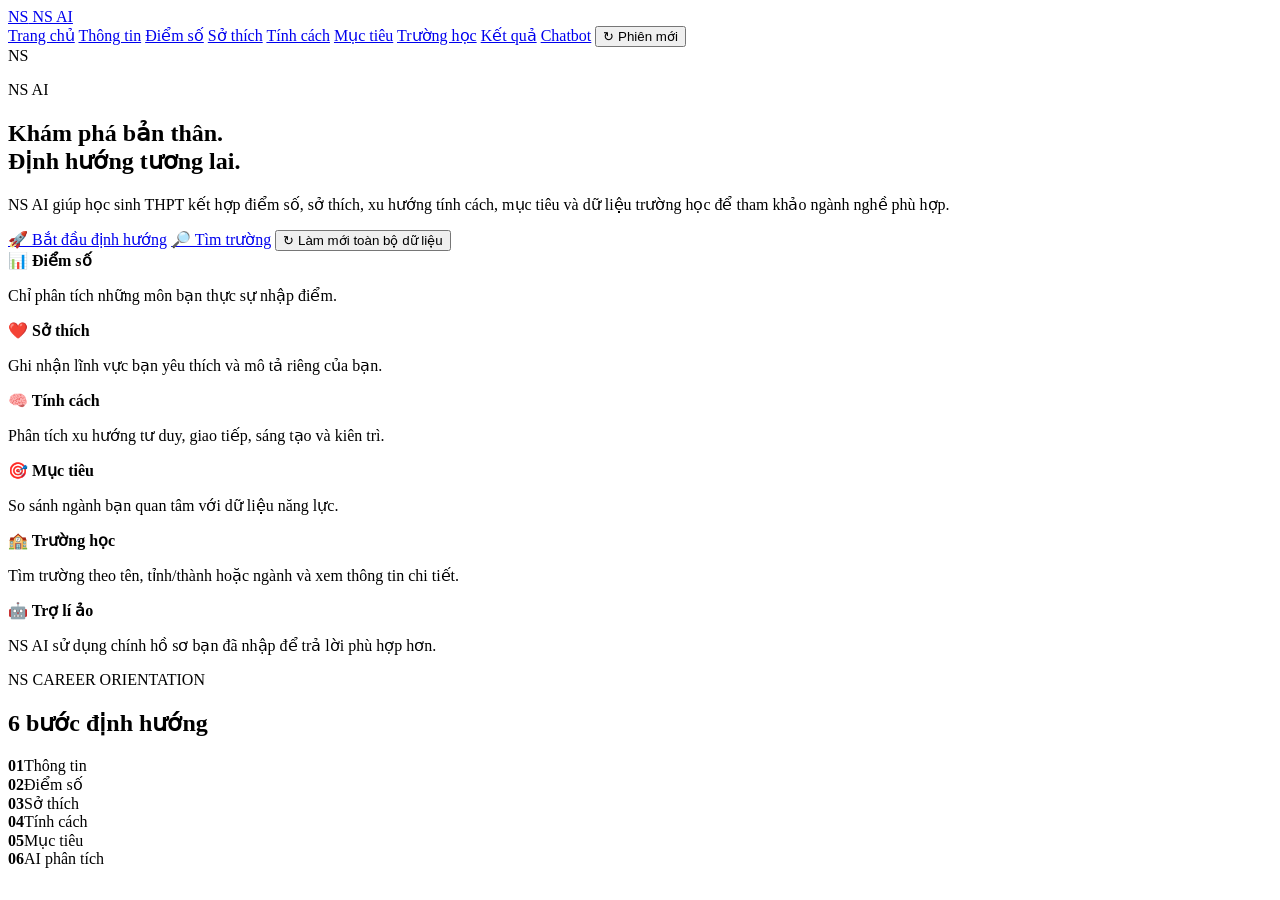
==== index.html @ fe75bebf "Add files via upload" ====
<!DOCTYPE html>
<html lang="vi">
<head>
<meta charset="UTF-8">
<meta name="viewport" content="width=device-width, initial-scale=1.0">
<title>NS AI - Định hướng nghề nghiệp</title>
<link rel="stylesheet" href="../CSS/style.css">
</head>
<body>
<div class="stars"></div>

<header class="topbar">
  <a class="brand" href="index.html"><span>NS</span> NS AI</a>
  <nav>
    <a class="active" href="index.html">Trang chủ</a>
    <a href="thongtin.html">Thông tin</a>
    <a href="diemso.html">Điểm số</a>
    <a href="sothich.html">Sở thích</a>
    <a href="tinhcach.html">Tính cách</a>
    <a href="muc-tieu.html">Mục tiêu</a>
    <a href="truong-hoc.html">Trường học</a>
    <a href="ketqua.html">Kết quả</a>
    <a href="chatbot.html">Chatbot</a>
    <button class="session-reset" onclick="resetAllData()">↻ Phiên mới</button>
  </nav>
</header>

<main class="hero">
  <section class="glass hero-card">
    <div class="logo-big">NS</div>
    <p class="eyebrow">NS AI </p>
    <h1>Khám phá bản thân.<br><span>Định hướng tương lai.</span></h1>
    <p class="lead">
      NS AI giúp học sinh THPT kết hợp điểm số, sở thích,
      xu hướng tính cách, mục tiêu và dữ liệu trường học để tham khảo
      ngành nghề phù hợp.
    </p>

    <div class="actions">
      <a class="btn primary" href="thongtin.html">🚀 Bắt đầu định hướng</a>
      <a class="btn secondary" href="truong-hoc.html">🔎 Tìm trường</a>
      <button class="btn secondary" onclick="resetAllData()">↻ Làm mới toàn bộ dữ liệu</button>
    </div>
  </section>

  <section class="feature-grid">
    <div class="glass feature"><b>📊 Điểm số</b><p>Chỉ phân tích những môn bạn thực sự nhập điểm.</p></div>
    <div class="glass feature"><b>❤️ Sở thích</b><p>Ghi nhận lĩnh vực bạn yêu thích và mô tả riêng của bạn.</p></div>
    <div class="glass feature"><b>🧠 Tính cách</b><p>Phân tích xu hướng tư duy, giao tiếp, sáng tạo và kiên trì.</p></div>
    <div class="glass feature"><b>🎯 Mục tiêu</b><p>So sánh ngành bạn quan tâm với dữ liệu năng lực.</p></div>
    <div class="glass feature"><b>🏫 Trường học</b><p>Tìm trường theo tên, tỉnh/thành hoặc ngành và xem thông tin chi tiết.</p></div>
    <div class="glass feature"><b>🤖 Trợ lí ảo</b><p>NS AI sử dụng chính hồ sơ bạn đã nhập để trả lời phù hợp hơn.</p></div>
  </section>

  <section class="glass process">
    <p class="eyebrow">NS CAREER ORIENTATION</p>
    <h2>6 bước định hướng</h2>
    <div class="process-grid">
      <div><strong>01</strong><span>Thông tin</span></div>
      <div><strong>02</strong><span>Điểm số</span></div>
      <div><strong>03</strong><span>Sở thích</span></div>
      <div><strong>04</strong><span>Tính cách</span></div>
      <div><strong>05</strong><span>Mục tiêu</span></div>
      <div><strong>06</strong><span>AI phân tích</span></div>
    </div>
  </section>
</main>

<script src="../JS/main.js"></script>
</body>
</html>
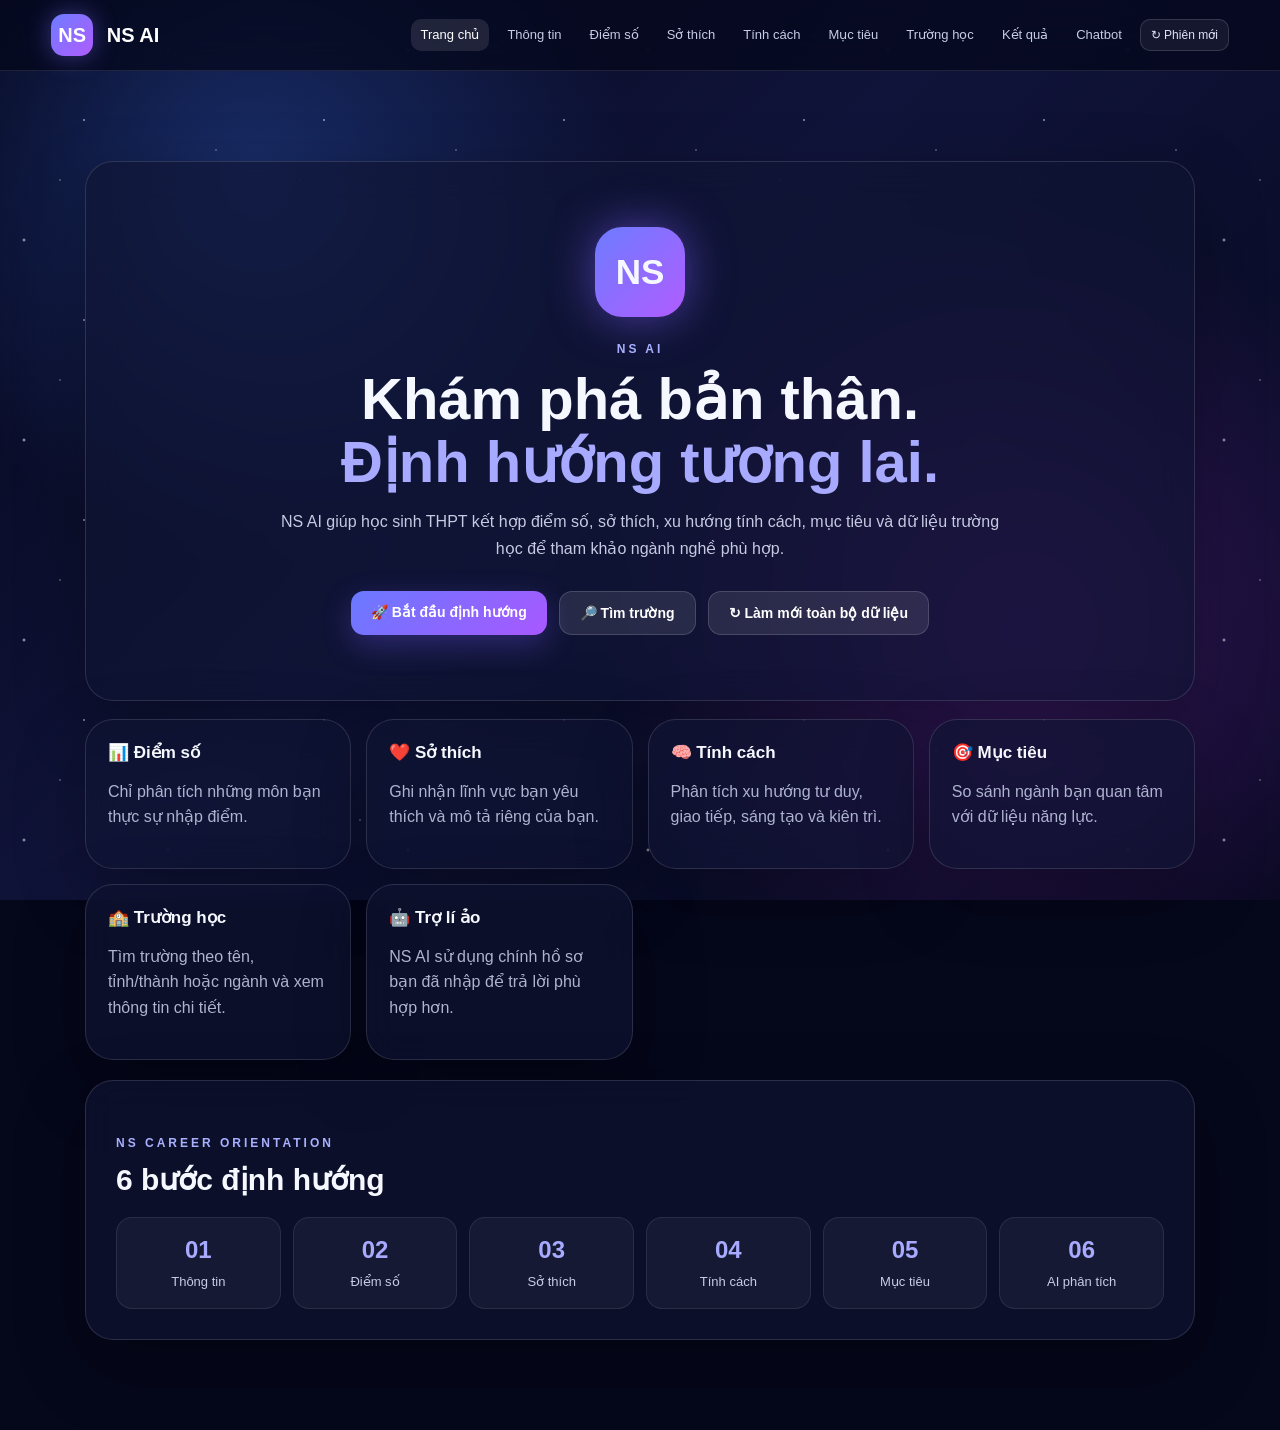
==== commit b727bedc: "Update stylesheet and script paths in index.html" ====
--- a/index.html
+++ b/index.html
@@ -4,7 +4,7 @@
 <meta charset="UTF-8">
 <meta name="viewport" content="width=device-width, initial-scale=1.0">
 <title>NS AI - Định hướng nghề nghiệp</title>
-<link rel="stylesheet" href="../CSS/style.css">
+<link rel="stylesheet" href="style.css">
 </head>
 <body>
 <div class="stars"></div>
@@ -66,6 +66,6 @@
   </section>
 </main>
 
-<script src="../JS/main.js"></script>
+<script src="main.js"></script>
 </body>
-</html>+</html>
--- a/style.css
+++ b/style.css
@@ -0,0 +1,72 @@
+*{box-sizing:border-box}html,body{margin:0;min-height:100%;font-family:Inter,Segoe UI,Arial,sans-serif;color:#f6f8ff}body{background:#05071b;overflow-x:hidden}
+body:before,body:after{content:"";position:fixed;inset:0;pointer-events:none;z-index:-2}
+body:before{background:radial-gradient(circle at 20% 20%,#182c67 0,transparent 30%),radial-gradient(circle at 80% 70%,#36175c 0,transparent 35%),linear-gradient(135deg,#05071b,#10143a 45%,#05071b)}
+.stars{position:fixed;inset:0;z-index:-1;opacity:.8;background-image:radial-gradient(2px 2px at 10% 20%,white,transparent),radial-gradient(1.5px 1.5px at 35% 60%,white,transparent),radial-gradient(2px 2px at 70% 25%,white,transparent),radial-gradient(1px 1px at 90% 75%,white,transparent),radial-gradient(1px 1px at 50% 10%,white,transparent),radial-gradient(1px 1px at 25% 90%,white,transparent);background-size:240px 200px;animation:drift 25s linear infinite}
+@keyframes drift{to{transform:translateY(20px)}}
+.topbar{position:sticky;top:0;z-index:10;display:flex;align-items:center;justify-content:space-between;gap:20px;padding:14px 4%;background:rgba(5,7,27,.72);backdrop-filter:blur(18px);border-bottom:1px solid rgba(255,255,255,.1)}
+.brand{color:white;text-decoration:none;font-weight:800;font-size:20px;white-space:nowrap}.brand span{display:inline-grid;place-items:center;width:42px;height:42px;border-radius:13px;background:linear-gradient(135deg,#6d7cff,#b05cff);margin-right:8px;box-shadow:0 0 25px rgba(119,105,255,.45)}
+nav{display:flex;gap:8px;flex-wrap:wrap;justify-content:flex-end}nav a{color:#c8cce5;text-decoration:none;padding:8px 10px;border-radius:10px;font-size:13px}nav a:hover,nav a.active{background:rgba(255,255,255,.1);color:white}
+.hero{max-width:1150px;margin:70px auto;padding:20px}.glass{background:rgba(16,20,52,.65);border:1px solid rgba(255,255,255,.13);box-shadow:0 25px 70px rgba(0,0,0,.3);backdrop-filter:blur(18px);border-radius:28px}
+.hero-card{text-align:center;padding:65px 30px}.logo-big{margin:auto;display:grid;place-items:center;width:90px;height:90px;border-radius:27px;background:linear-gradient(135deg,#6d7cff,#b05cff);font-size:35px;font-weight:900;box-shadow:0 0 45px rgba(126,92,255,.55)}.eyebrow{color:#a9b1ff;letter-spacing:3px;font-size:12px;font-weight:800;margin-top:25px}h1{font-size:clamp(32px,5vw,58px);margin:10px 0 15px;line-height:1.08}h1 span{color:#a7aaff}.lead{max-width:720px;margin:0 auto;color:#c6cae2;line-height:1.7}.actions{display:flex;gap:12px;justify-content:center;flex-wrap:wrap;margin-top:28px}.btn{border:0;border-radius:13px;padding:13px 20px;color:white;text-decoration:none;font-weight:750;cursor:pointer;background:rgba(255,255,255,.1);font-size:14px}.btn.primary{background:linear-gradient(135deg,#6979ff,#a858ff);box-shadow:0 10px 30px rgba(119,91,255,.3)}.btn.secondary{border:1px solid rgba(255,255,255,.15)}.btn.small{padding:9px 13px;font-size:12px}.feature-grid{display:grid;grid-template-columns:repeat(4,1fr);gap:15px;margin-top:18px}.feature{padding:22px}.feature b{font-size:17px}.feature p,.muted{color:#aeb4d0;line-height:1.6}
+.page{max-width:1050px;margin:35px auto;padding:20px}.form-card{padding:35px}.form-card.wide{max-width:950px;margin:auto}.form-card h1{font-size:38px}label{display:block;color:#dce0f4;font-weight:650;margin:18px 0}input,select,textarea{width:100%;margin-top:8px;padding:14px 15px;border-radius:12px;border:1px solid rgba(255,255,255,.13);background:rgba(0,0,0,.25);color:white;outline:none;font:inherit}select option{background:#10132e;color:white}input:focus,textarea:focus,select:focus{border-color:#818aff;box-shadow:0 0 0 3px rgba(108,120,255,.1)}
+.score-grid{display:grid;grid-template-columns:repeat(2,1fr);gap:8px 18px}.score-grid label{margin:8px 0}.score-grid input{margin-top:5px}
+.chips{display:flex;gap:10px;flex-wrap:wrap;margin:20px 0}.chip{padding:11px 15px;border-radius:999px;border:1px solid rgba(255,255,255,.12);background:rgba(255,255,255,.05);color:#dfe2f4;cursor:pointer}.chip.selected{background:linear-gradient(135deg,#6678ff,#a95aff);border-color:transparent;color:white}
+.question{padding:20px;margin:15px 0;border:1px solid rgba(255,255,255,.1);border-radius:18px;background:rgba(0,0,0,.12)}.question h3{margin:0 0 10px}.radio{margin:7px 0;padding:11px;border-radius:10px;background:rgba(255,255,255,.03);cursor:pointer}.radio input{width:auto;margin:0 8px 0 0}
+.notice{padding:16px;border-radius:14px;background:rgba(100,115,255,.1);border:1px solid rgba(120,130,255,.18);color:#dce0ff}.result-card{margin:15px 0;padding:20px;border-radius:18px;background:rgba(255,255,255,.045);border:1px solid rgba(255,255,255,.1)}.result-head{display:flex;justify-content:space-between;gap:20px;font-size:18px}.progress{height:9px;background:rgba(255,255,255,.08);border-radius:20px;margin:13px 0;overflow:hidden}.progress i{display:block;height:100%;border-radius:20px;background:linear-gradient(90deg,#6879ff,#b25aff)}.result-card p{color:#b8bed8;line-height:1.55}
+.search-row{display:grid;grid-template-columns:1fr 250px;gap:12px;margin:25px 0}.school-grid{display:grid;grid-template-columns:repeat(2,1fr);gap:15px}.school-card{padding:20px;border:1px solid rgba(255,255,255,.1);border-radius:18px;background:rgba(255,255,255,.045)}.school-logo{font-size:30px}.school-card h3{margin:8px 0}.school-card p{color:#b8bed8;line-height:1.5}
+.chat-card{max-width:850px;margin:auto;padding:25px}.chat-title{display:flex;gap:15px;align-items:center}.chat-title h1{font-size:27px;margin:0}.chat-title p{margin:4px 0;color:#aeb4d0}.bot-avatar{display:grid;place-items:center;width:55px;height:55px;border-radius:16px;background:linear-gradient(135deg,#6979ff,#b15cff);font-weight:900}.messages{height:440px;overflow-y:auto;padding:20px 5px;display:flex;flex-direction:column;gap:12px}.msg{max-width:78%;padding:13px 16px;border-radius:17px;line-height:1.5}.msg.bot{align-self:flex-start;background:rgba(255,255,255,.08)}.msg.user{align-self:flex-end;background:linear-gradient(135deg,#5e70ff,#9e51ff)}.quick{display:flex;gap:8px;overflow:auto;margin:10px 0}.quick button{white-space:nowrap;background:rgba(255,255,255,.06);border:1px solid rgba(255,255,255,.1);color:#dce0f5;border-radius:999px;padding:9px 12px;cursor:pointer}.chat-input{display:grid;grid-template-columns:1fr auto;gap:10px}.tiny{font-size:11px;color:#858ca9;line-height:1.5}
+@media(max-width:900px){nav{display:none}.feature-grid{grid-template-columns:repeat(2,1fr)}.school-grid{grid-template-columns:1fr}}
+@media(max-width:600px){.hero{margin:25px auto}.hero-card{padding:40px 20px}.feature-grid,.score-grid,.search-row{grid-template-columns:1fr}.form-card{padding:22px}.page{padding:10px}.msg{max-width:90%}}
+
+
+.session-reset{
+  border:1px solid rgba(255,255,255,.14);
+  background:rgba(255,255,255,.06);
+  color:#dfe3f8;
+  border-radius:10px;
+  padding:8px 10px;
+  font-size:12px;
+  cursor:pointer;
+}
+.session-reset:hover{background:rgba(255,255,255,.12);color:white}
+
+.process{margin-top:20px;padding:30px}
+.process h2{margin:0 0 20px;font-size:30px}
+.process-grid{display:grid;grid-template-columns:repeat(6,1fr);gap:12px}
+.process-grid div{padding:18px 12px;border-radius:16px;background:rgba(255,255,255,.045);border:1px solid rgba(255,255,255,.09);text-align:center}
+.process-grid strong{display:block;font-size:24px;color:#a7aaff;margin-bottom:8px}
+.process-grid span{color:#c8cde5;font-size:13px}
+
+.info-box-grid{display:grid;grid-template-columns:repeat(3,1fr);gap:12px;margin:22px 0}
+.info-box{padding:16px;border-radius:16px;background:rgba(255,255,255,.045);border:1px solid rgba(255,255,255,.09)}
+.info-box b{display:block;margin-bottom:7px}
+.info-box span{color:#aeb4d0;font-size:13px;line-height:1.5}
+
+.profile-hint{margin:18px 0}
+.profile-mini{margin:18px 0;padding:13px 15px;border-radius:14px;background:rgba(105,121,255,.09);border:1px solid rgba(130,140,255,.18);color:#cdd2ec;font-size:13px;line-height:1.6}
+.profile-mini strong{color:white}
+
+.school-location{color:#aeb4d0}
+.detail-grid{display:grid;grid-template-columns:1fr 1fr;gap:12px;margin:22px 0}
+.detail-grid>div{padding:16px;border-radius:15px;background:rgba(255,255,255,.045);border:1px solid rgba(255,255,255,.09)}
+.detail-grid b{display:block;margin-bottom:7px}
+.detail-grid p{margin:0;color:#b8bed8;line-height:1.55}
+
+.modal-backdrop{position:fixed;inset:0;z-index:100;background:rgba(0,0,0,.68);display:grid;place-items:center;padding:20px}
+.modal{width:min(760px,100%);max-height:90vh;overflow:auto;padding:30px;position:relative}
+.modal h2{font-size:30px;margin:8px 35px 5px 0}
+.modal-close{position:absolute;right:18px;top:15px;border:0;background:rgba(255,255,255,.08);color:white;width:36px;height:36px;border-radius:50%;font-size:24px;cursor:pointer}
+[hidden]{display:none!important}
+
+@media(max-width:900px){
+  .process-grid{grid-template-columns:repeat(3,1fr)}
+  .info-box-grid{grid-template-columns:1fr}
+  .detail-grid{grid-template-columns:1fr}
+}
+@media(max-width:600px){
+  .process-grid{grid-template-columns:repeat(2,1fr)}
+  .session-reset{margin-top:5px}
+}
+
+.province-search{margin:8px 0 10px}
+.province-search input{width:100%;box-sizing:border-box}
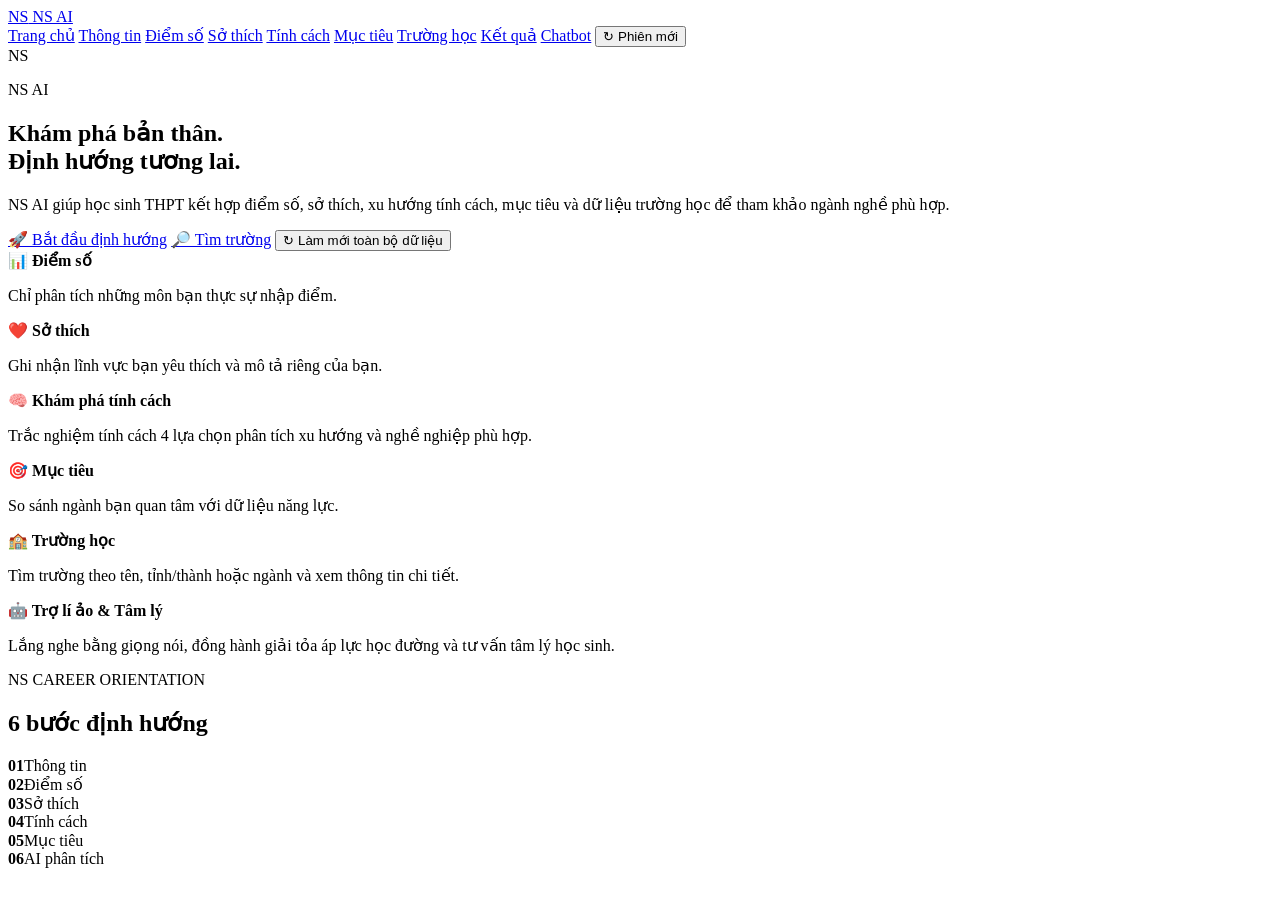
==== commit 97d51f29: "Add files via upload" ====
--- a/index.html
+++ b/index.html
@@ -4,7 +4,7 @@
 <meta charset="UTF-8">
 <meta name="viewport" content="width=device-width, initial-scale=1.0">
 <title>NS AI - Định hướng nghề nghiệp</title>
-<link rel="stylesheet" href="style.css">
+<link rel="stylesheet" href="../CSS/style.css">
 </head>
 <body>
 <div class="stars"></div>
@@ -46,10 +46,10 @@
   <section class="feature-grid">
     <div class="glass feature"><b>📊 Điểm số</b><p>Chỉ phân tích những môn bạn thực sự nhập điểm.</p></div>
     <div class="glass feature"><b>❤️ Sở thích</b><p>Ghi nhận lĩnh vực bạn yêu thích và mô tả riêng của bạn.</p></div>
-    <div class="glass feature"><b>🧠 Tính cách</b><p>Phân tích xu hướng tư duy, giao tiếp, sáng tạo và kiên trì.</p></div>
+    <div class="glass feature"><b>🧠 Khám phá tính cách</b><p>Trắc nghiệm tính cách 4 lựa chọn phân tích xu hướng và nghề nghiệp phù hợp.</p></div>
     <div class="glass feature"><b>🎯 Mục tiêu</b><p>So sánh ngành bạn quan tâm với dữ liệu năng lực.</p></div>
     <div class="glass feature"><b>🏫 Trường học</b><p>Tìm trường theo tên, tỉnh/thành hoặc ngành và xem thông tin chi tiết.</p></div>
-    <div class="glass feature"><b>🤖 Trợ lí ảo</b><p>NS AI sử dụng chính hồ sơ bạn đã nhập để trả lời phù hợp hơn.</p></div>
+    <div class="glass feature"><b>🤖 Trợ lí ảo & Tâm lý</b><p>Lắng nghe bằng giọng nói, đồng hành giải tỏa áp lực học đường và tư vấn tâm lý học sinh.</p></div>
   </section>
 
   <section class="glass process">
@@ -66,6 +66,6 @@
   </section>
 </main>
 
-<script src="main.js"></script>
+<script src="../JS/main.js"></script>
 </body>
-</html>
+</html>
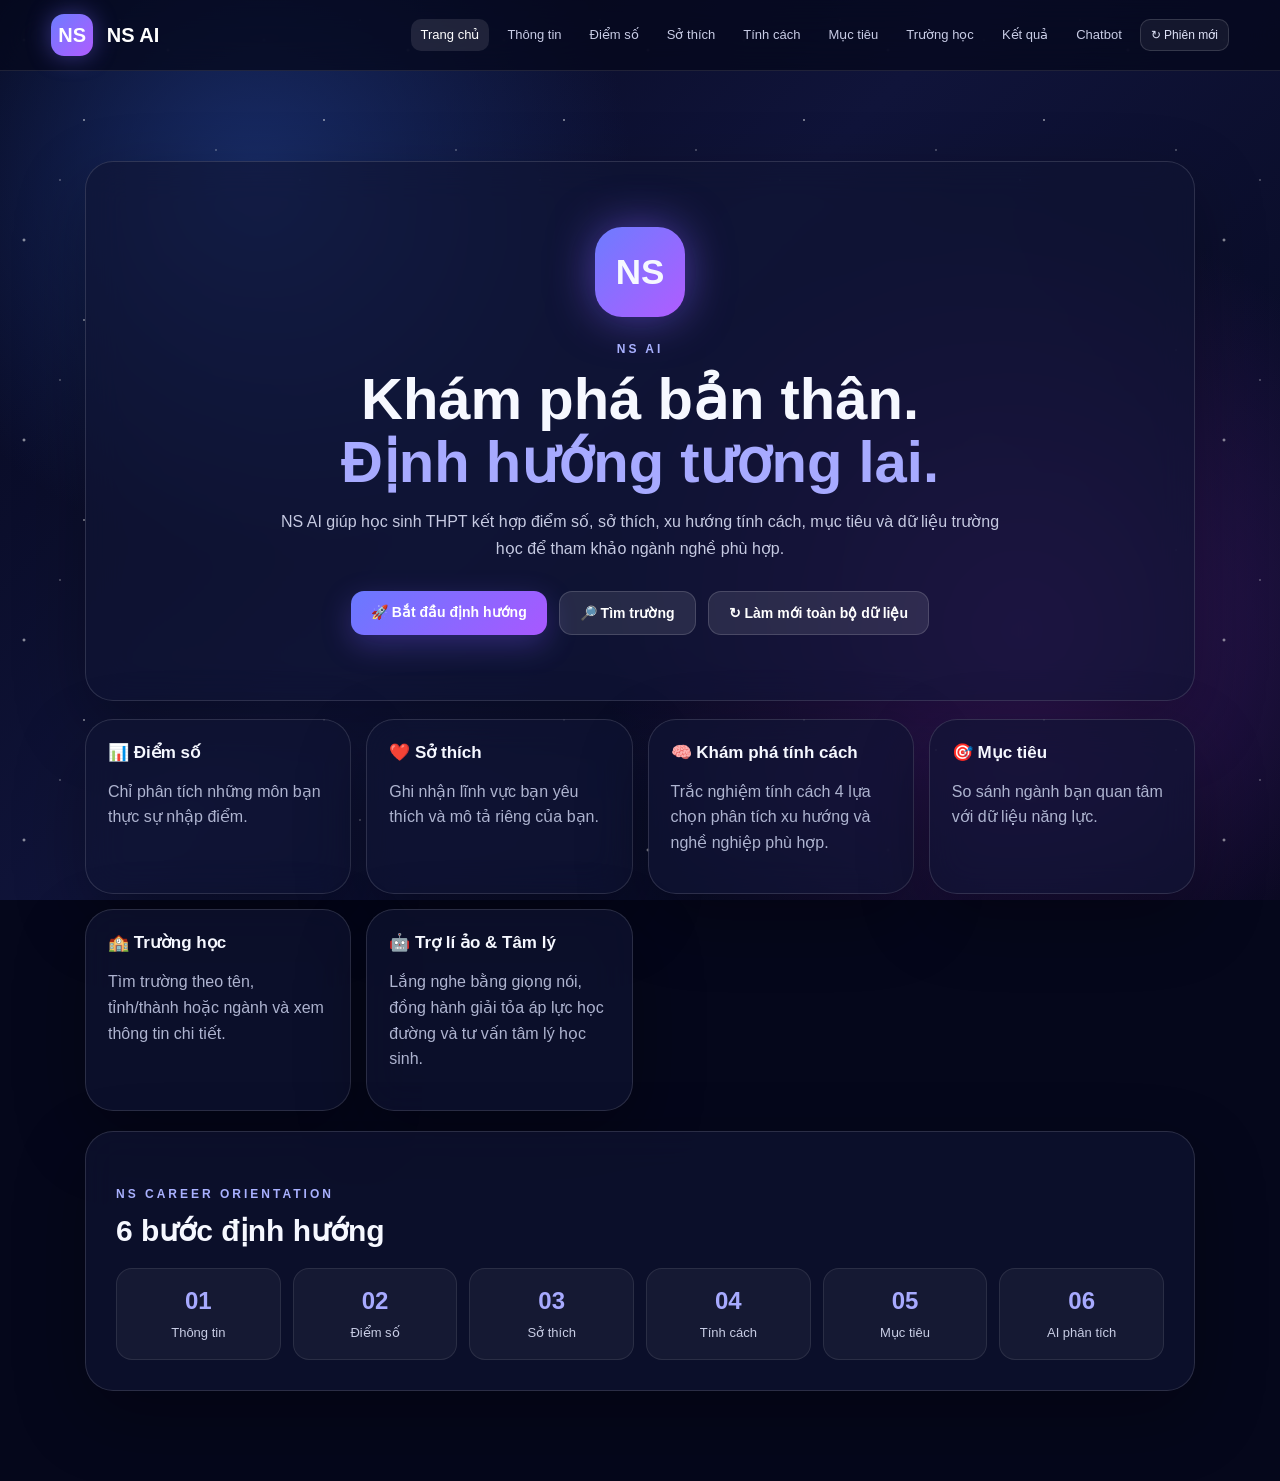
==== commit 439100dc: "Add files via upload" ====
--- a/index.html
+++ b/index.html
@@ -1,71 +1,86 @@
 <!DOCTYPE html>
 <html lang="vi">
+
 <head>
-<meta charset="UTF-8">
-<meta name="viewport" content="width=device-width, initial-scale=1.0">
-<title>NS AI - Định hướng nghề nghiệp</title>
-<link rel="stylesheet" href="../CSS/style.css">
+  <meta charset="UTF-8">
+  <meta name="viewport" content="width=device-width, initial-scale=1.0">
+  <title>NS AI - Định hướng nghề nghiệp</title>
+  <link rel="stylesheet" href="style.css">
 </head>
+
 <body>
-<div class="stars"></div>
+  <div class="stars"></div>
 
-<header class="topbar">
-  <a class="brand" href="index.html"><span>NS</span> NS AI</a>
-  <nav>
-    <a class="active" href="index.html">Trang chủ</a>
-    <a href="thongtin.html">Thông tin</a>
-    <a href="diemso.html">Điểm số</a>
-    <a href="sothich.html">Sở thích</a>
-    <a href="tinhcach.html">Tính cách</a>
-    <a href="muc-tieu.html">Mục tiêu</a>
-    <a href="truong-hoc.html">Trường học</a>
-    <a href="ketqua.html">Kết quả</a>
-    <a href="chatbot.html">Chatbot</a>
-    <button class="session-reset" onclick="resetAllData()">↻ Phiên mới</button>
-  </nav>
-</header>
+  <header class="topbar">
+    <a class="brand" href="../index.html"><span>NS</span> NS AI</a>
+    <nav>
+      <a class="active" href="../index.html">Trang chủ</a>
+      <a href="thongtin.html">Thông tin</a>
+      <a href="diemso.html">Điểm số</a>
+      <a href="sothich.html">Sở thích</a>
+      <a href="tinhcach.html">Tính cách</a>
+      <a href="muc-tieu.html">Mục tiêu</a>
+      <a href="truong-hoc.html">Trường học</a>
+      <a href="ketqua.html">Kết quả</a>
+      <a href="chatbot.html">Chatbot</a>
+      <button class="session-reset" onclick="resetAllData()">↻ Phiên mới</button>
+    </nav>
+  </header>
 
-<main class="hero">
-  <section class="glass hero-card">
-    <div class="logo-big">NS</div>
-    <p class="eyebrow">NS AI </p>
-    <h1>Khám phá bản thân.<br><span>Định hướng tương lai.</span></h1>
-    <p class="lead">
-      NS AI giúp học sinh THPT kết hợp điểm số, sở thích,
-      xu hướng tính cách, mục tiêu và dữ liệu trường học để tham khảo
-      ngành nghề phù hợp.
-    </p>
+  <main class="hero">
+    <section class="glass hero-card">
+      <div class="logo-big">NS</div>
+      <p class="eyebrow">NS AI </p>
+      <h1>Khám phá bản thân.<br><span>Định hướng tương lai.</span></h1>
+      <p class="lead">
+        NS AI giúp học sinh THPT kết hợp điểm số, sở thích,
+        xu hướng tính cách, mục tiêu và dữ liệu trường học để tham khảo
+        ngành nghề phù hợp.
+      </p>
 
-    <div class="actions">
-      <a class="btn primary" href="thongtin.html">🚀 Bắt đầu định hướng</a>
-      <a class="btn secondary" href="truong-hoc.html">🔎 Tìm trường</a>
-      <button class="btn secondary" onclick="resetAllData()">↻ Làm mới toàn bộ dữ liệu</button>
-    </div>
-  </section>
+      <div class="actions">
+        <a class="btn primary" href="thongtin.html">🚀 Bắt đầu định hướng</a>
+        <a class="btn secondary" href="truong-hoc.html">🔎 Tìm trường</a>
+        <button class="btn secondary" onclick="resetAllData()">↻ Làm mới toàn bộ dữ liệu</button>
+      </div>
+    </section>
 
-  <section class="feature-grid">
-    <div class="glass feature"><b>📊 Điểm số</b><p>Chỉ phân tích những môn bạn thực sự nhập điểm.</p></div>
-    <div class="glass feature"><b>❤️ Sở thích</b><p>Ghi nhận lĩnh vực bạn yêu thích và mô tả riêng của bạn.</p></div>
-    <div class="glass feature"><b>🧠 Khám phá tính cách</b><p>Trắc nghiệm tính cách 4 lựa chọn phân tích xu hướng và nghề nghiệp phù hợp.</p></div>
-    <div class="glass feature"><b>🎯 Mục tiêu</b><p>So sánh ngành bạn quan tâm với dữ liệu năng lực.</p></div>
-    <div class="glass feature"><b>🏫 Trường học</b><p>Tìm trường theo tên, tỉnh/thành hoặc ngành và xem thông tin chi tiết.</p></div>
-    <div class="glass feature"><b>🤖 Trợ lí ảo & Tâm lý</b><p>Lắng nghe bằng giọng nói, đồng hành giải tỏa áp lực học đường và tư vấn tâm lý học sinh.</p></div>
-  </section>
+    <section class="feature-grid">
+      <div class="glass feature"><b>📊 Điểm số</b>
+        <p>Chỉ phân tích những môn bạn thực sự nhập điểm.</p>
+      </div>
+      <div class="glass feature"><b>❤️ Sở thích</b>
+        <p>Ghi nhận lĩnh vực bạn yêu thích và mô tả riêng của bạn.</p>
+      </div>
+      <div class="glass feature"><b>🧠 Khám phá tính cách</b>
+        <p>Trắc nghiệm tính cách 4 lựa chọn phân tích xu hướng và nghề nghiệp phù hợp.</p>
+      </div>
+      <div class="glass feature"><b>🎯 Mục tiêu</b>
+        <p>So sánh ngành bạn quan tâm với dữ liệu năng lực.</p>
+      </div>
+      <div class="glass feature"><b>🏫 Trường học</b>
+        <p>Tìm trường theo tên, tỉnh/thành hoặc ngành và xem thông tin chi tiết.</p>
+      </div>
+      <div class="glass feature"><b>🤖 Trợ lí ảo & Tâm lý</b>
+        <p>Lắng nghe bằng giọng nói, đồng hành giải tỏa áp lực học đường và tư vấn tâm lý học sinh.</p>
+      </div>
+    </section>
 
-  <section class="glass process">
-    <p class="eyebrow">NS CAREER ORIENTATION</p>
-    <h2>6 bước định hướng</h2>
-    <div class="process-grid">
-      <div><strong>01</strong><span>Thông tin</span></div>
-      <div><strong>02</strong><span>Điểm số</span></div>
-      <div><strong>03</strong><span>Sở thích</span></div>
-      <div><strong>04</strong><span>Tính cách</span></div>
-      <div><strong>05</strong><span>Mục tiêu</span></div>
-      <div><strong>06</strong><span>AI phân tích</span></div>
-    </div>
-  </section>
-</main>
+    <section class="glass process">
+      <p class="eyebrow">NS CAREER ORIENTATION</p>
+      <h2>6 bước định hướng</h2>
+      <div class="process-grid">
+        <div><strong>01</strong><span>Thông tin</span></div>
+        <div><strong>02</strong><span>Điểm số</span></div>
+        <div><strong>03</strong><span>Sở thích</span></div>
+        <div><strong>04</strong><span>Tính cách</span></div>
+        <div><strong>05</strong><span>Mục tiêu</span></div>
+        <div><strong>06</strong><span>AI phân tích</span></div>
+      </div>
+    </section>
+  </main>
 
-<script src="../JS/main.js"></script>
+  <script src="main.js"></script>
 </body>
+
 </html>
--- a/style.css
+++ b/style.css
@@ -0,0 +1,1768 @@
+
+*{
+    box-sizing:border-box;
+}
+
+html,
+body{
+    margin:0;
+    min-height:100%;
+    font-family:Inter,Segoe UI,Arial,sans-serif;
+    color:#f6f8ff;
+}
+
+body{
+    background:#05071b;
+    overflow-x:hidden;
+}
+
+body:before,
+body:after{
+    content:"";
+    position:fixed;
+    inset:0;
+    pointer-events:none;
+    z-index:-2;
+}
+
+body:before{
+    background:
+        radial-gradient(circle at 20% 20%,#182c67 0,transparent 30%),
+        radial-gradient(circle at 80% 70%,#36175c 0,transparent 35%),
+        linear-gradient(135deg,#05071b,#10143a 45%,#05071b);
+}
+
+.stars{
+    position:fixed;
+    inset:0;
+    z-index:-1;
+    opacity:.8;
+
+    background-image:
+        radial-gradient(2px 2px at 10% 20%,white,transparent),
+        radial-gradient(1.5px 1.5px at 35% 60%,white,transparent),
+        radial-gradient(2px 2px at 70% 25%,white,transparent),
+        radial-gradient(1px 1px at 90% 75%,white,transparent),
+        radial-gradient(1px 1px at 50% 10%,white,transparent),
+        radial-gradient(1px 1px at 25% 90%,white,transparent);
+
+    background-size:240px 200px;
+    animation:drift 25s linear infinite;
+}
+
+@keyframes drift{
+    to{
+        transform:translateY(20px);
+    }
+}
+
+
+/* ================= HEADER ================= */
+
+.topbar{
+    position:sticky;
+    top:0;
+    z-index:10;
+
+    display:flex;
+    align-items:center;
+    justify-content:space-between;
+    gap:20px;
+
+    padding:14px 4%;
+
+    background:rgba(5,7,27,.72);
+    backdrop-filter:blur(18px);
+
+    border-bottom:1px solid rgba(255,255,255,.1);
+}
+
+.brand{
+    color:white;
+    text-decoration:none;
+    font-weight:800;
+    font-size:20px;
+    white-space:nowrap;
+}
+
+.brand span{
+    display:inline-grid;
+    place-items:center;
+
+    width:42px;
+    height:42px;
+
+    border-radius:13px;
+
+    background:linear-gradient(135deg,#6d7cff,#b05cff);
+
+    margin-right:8px;
+
+    box-shadow:
+        0 0 25px rgba(119,105,255,.45);
+}
+
+nav{
+    display:flex;
+    gap:8px;
+    flex-wrap:wrap;
+    justify-content:flex-end;
+}
+
+nav a{
+    color:#c8cce5;
+    text-decoration:none;
+
+    padding:8px 10px;
+    border-radius:10px;
+
+    font-size:13px;
+}
+
+nav a:hover,
+nav a.active{
+    background:rgba(255,255,255,.1);
+    color:white;
+}
+
+
+/* ================= HERO ================= */
+
+.hero{
+    max-width:1150px;
+    margin:70px auto;
+    padding:20px;
+}
+
+.glass{
+    background:rgba(16,20,52,.65);
+
+    border:1px solid rgba(255,255,255,.13);
+
+    box-shadow:
+        0 25px 70px rgba(0,0,0,.3);
+
+    backdrop-filter:blur(18px);
+
+    border-radius:28px;
+}
+
+.hero-card{
+    text-align:center;
+    padding:65px 30px;
+}
+
+.logo-big{
+    margin:auto;
+
+    display:grid;
+    place-items:center;
+
+    width:90px;
+    height:90px;
+
+    border-radius:27px;
+
+    background:
+        linear-gradient(135deg,#6d7cff,#b05cff);
+
+    font-size:35px;
+    font-weight:900;
+
+    box-shadow:
+        0 0 45px rgba(126,92,255,.55);
+}
+
+.eyebrow{
+    color:#a9b1ff;
+    letter-spacing:3px;
+    font-size:12px;
+    font-weight:800;
+    margin-top:25px;
+}
+
+h1{
+    font-size:clamp(32px,5vw,58px);
+    margin:10px 0 15px;
+    line-height:1.08;
+}
+
+h1 span{
+    color:#a7aaff;
+}
+
+.lead{
+    max-width:720px;
+    margin:0 auto;
+
+    color:#c6cae2;
+    line-height:1.7;
+}
+
+
+/* ================= BUTTON ================= */
+
+.actions{
+    display:flex;
+    gap:12px;
+    justify-content:center;
+    flex-wrap:wrap;
+    margin-top:28px;
+}
+
+.btn{
+    border:0;
+    border-radius:13px;
+
+    padding:13px 20px;
+
+    color:white;
+    text-decoration:none;
+
+    font-weight:750;
+    cursor:pointer;
+
+    background:rgba(255,255,255,.1);
+
+    font-size:14px;
+}
+
+.btn.primary{
+    background:
+        linear-gradient(135deg,#6979ff,#a858ff);
+
+    box-shadow:
+        0 10px 30px rgba(119,91,255,.3);
+}
+
+.btn.secondary{
+    border:1px solid rgba(255,255,255,.15);
+}
+
+.btn.small{
+    padding:9px 13px;
+    font-size:12px;
+}
+
+
+/* ================= FEATURES ================= */
+
+.feature-grid{
+    display:grid;
+    grid-template-columns:repeat(4,1fr);
+    gap:15px;
+    margin-top:18px;
+}
+
+.feature{
+    padding:22px;
+}
+
+.feature b{
+    font-size:17px;
+}
+
+.feature p,
+.muted{
+    color:#aeb4d0;
+    line-height:1.6;
+}
+
+
+/* ================= PAGE ================= */
+
+.page{
+    max-width:1050px;
+    margin:35px auto;
+    padding:20px;
+}
+
+.form-card{
+    padding:35px;
+}
+
+.form-card.wide{
+    max-width:950px;
+    margin:auto;
+}
+
+.form-card h1{
+    font-size:38px;
+}
+
+
+/* ================= FORM ================= */
+
+label{
+    display:block;
+
+    color:#dce0f4;
+    font-weight:650;
+
+    margin:18px 0;
+}
+
+input,
+select,
+textarea{
+    width:100%;
+
+    margin-top:8px;
+
+    padding:14px 15px;
+
+    border-radius:12px;
+
+    border:1px solid rgba(255,255,255,.13);
+
+    background:rgba(0,0,0,.25);
+
+    color:white;
+
+    outline:none;
+
+    font:inherit;
+}
+
+select option{
+    background:#10132e;
+    color:white;
+}
+
+input:focus,
+textarea:focus,
+select:focus{
+    border-color:#818aff;
+
+    box-shadow:
+        0 0 0 3px rgba(108,120,255,.1);
+}
+
+textarea{
+    resize:vertical;
+    min-height:100px;
+}
+
+
+/* ================= GOAL PROFILE ================= */
+
+.goal-profile{
+    margin:25px 0;
+
+    padding:24px;
+
+    border-radius:22px;
+
+    background:rgba(255,255,255,.035);
+
+    border:1px solid rgba(255,255,255,.1);
+}
+
+.goal-profile h2{
+    margin-top:0;
+    margin-bottom:8px;
+}
+
+.goal-profile label{
+    margin:20px 0;
+}
+
+.goal-profile input,
+.goal-profile select,
+.goal-profile textarea{
+    background:rgba(0,0,0,.3);
+}
+
+
+/* ================= PROVINCE SEARCH ================= */
+
+.province-search{
+    margin:8px 0 10px;
+}
+
+.province-search input{
+    width:100%;
+}
+
+#searchProvince{
+    margin-bottom:8px;
+}
+
+#studyLocation{
+    width:100%;
+}
+
+
+/* ================= SCORE ================= */
+
+.score-grid{
+    display:grid;
+    grid-template-columns:repeat(2,1fr);
+    gap:8px 18px;
+}
+
+.score-grid label{
+    margin:8px 0;
+}
+
+.score-grid input{
+    margin-top:5px;
+}
+
+
+/* ================= CHIPS ================= */
+
+.chips{
+    display:flex;
+    gap:10px;
+    flex-wrap:wrap;
+    margin:20px 0;
+}
+
+.chip{
+    padding:11px 15px;
+
+    border-radius:999px;
+
+    border:1px solid rgba(255,255,255,.12);
+
+    background:rgba(255,255,255,.05);
+
+    color:#dfe2f4;
+
+    cursor:pointer;
+
+    transition:.2s;
+}
+
+.chip:hover{
+    background:rgba(255,255,255,.1);
+    transform:translateY(-1px);
+}
+
+.chip.selected{
+    background:
+        linear-gradient(135deg,#6678ff,#a95aff);
+
+    border-color:transparent;
+
+    color:white;
+
+    box-shadow:
+        0 8px 25px rgba(110,90,255,.25);
+}
+
+/* ================= HOBBY SEARCH & TABS ================= */
+
+.hobby-search-box{
+    display:flex;
+    justify-content:space-between;
+    align-items:center;
+    gap:12px;
+    margin:18px 0 10px;
+    flex-wrap:wrap;
+}
+
+.hobby-search-box input{
+    flex:1;
+    min-width:260px;
+}
+
+.selected-badge{
+    font-size:13px;
+    color:#a5b4fc;
+    background:rgba(99,102,241,.15);
+    border:1px solid rgba(99,102,241,.3);
+    padding:8px 16px;
+    border-radius:999px;
+    font-weight:600;
+}
+
+.hobby-category-tabs{
+    display:flex;
+    gap:8px;
+    overflow-x:auto;
+    padding-bottom:6px;
+    margin:12px 0 16px;
+}
+
+.hobby-category-tabs::-webkit-scrollbar{
+    height:5px;
+}
+
+.hobby-category-tabs::-webkit-scrollbar-thumb{
+    background:rgba(255,255,255,.15);
+    border-radius:4px;
+}
+
+.tab-btn{
+    white-space:nowrap;
+    padding:8px 14px;
+    font-size:13px;
+    border-radius:999px;
+    background:rgba(255,255,255,.05);
+    border:1px solid rgba(255,255,255,.1);
+    color:#c7cbe2;
+    cursor:pointer;
+    transition:.2s;
+}
+
+.tab-btn:hover{
+    background:rgba(255,255,255,.12);
+    color:white;
+}
+
+.tab-btn.active{
+    background:rgba(104,121,255,.25);
+    border-color:rgba(104,121,255,.6);
+    color:#fff;
+    font-weight:600;
+}
+
+
+/* ================= QUESTIONS & MBTI TEST ================= */
+
+.mbti-group-header{
+    margin:32px 0 16px;
+    padding:14px 18px;
+    border-radius:14px;
+    background:linear-gradient(135deg,rgba(99,102,241,.18),rgba(168,85,247,.14));
+    border:1px solid rgba(130,140,255,.3);
+    display:flex;
+    align-items:center;
+    justify-content:space-between;
+    flex-wrap:wrap;
+    gap:10px;
+}
+
+.mbti-group-title{
+    font-size:16px;
+    font-weight:700;
+    color:#fff;
+    display:flex;
+    align-items:center;
+    gap:8px;
+}
+
+.mbti-dim-badge{
+    font-size:12px;
+    font-weight:600;
+    padding:3px 12px;
+    border-radius:999px;
+    background:rgba(255,255,255,.1);
+    color:#c7d2fe;
+    border:1px solid rgba(255,255,255,.16);
+}
+
+.question{
+    padding:20px 22px;
+    margin:14px 0;
+    border:1px solid rgba(255,255,255,.1);
+    border-radius:18px;
+    background:rgba(0,0,0,.14);
+    transition:border-color .2s;
+}
+
+.question:hover{
+    border-color:rgba(130,140,255,.25);
+}
+
+.question h3{
+    margin:0 0 14px;
+    font-size:16.5px;
+    font-weight:600;
+    color:#f1f5f9;
+    line-height:1.45;
+}
+
+.radio{
+    display:flex;
+    align-items:flex-start;
+    gap:12px;
+    margin:9px 0;
+    padding:12px 16px;
+    border-radius:12px;
+    background:rgba(255,255,255,.035);
+    border:1px solid rgba(255,255,255,.08);
+    cursor:pointer;
+    transition:all .2s ease;
+}
+
+.radio:hover{
+    background:rgba(255,255,255,.08);
+    border-color:rgba(130,140,255,.3);
+}
+
+.radio:has(input:checked){
+    background:linear-gradient(135deg,rgba(99,102,241,.18),rgba(168,85,247,.14));
+    border-color:rgba(129,140,248,.6);
+    box-shadow:0 4px 14px rgba(99,102,241,.15);
+}
+
+.radio input{
+    margin-top:3px;
+    cursor:pointer;
+    accent-color:#8b5cf6;
+    width:17px;
+    height:17px;
+    flex-shrink:0;
+}
+
+.radio-content{
+    flex:1;
+    line-height:1.5;
+    color:#e2e8f0;
+    font-size:14.5px;
+    display:flex;
+    align-items:flex-start;
+}
+
+.radio-letter{
+    display:inline-flex;
+    align-items:center;
+    justify-content:center;
+    width:24px;
+    height:24px;
+    border-radius:6px;
+    background:rgba(255,255,255,.08);
+    color:#a5b4fc;
+    font-size:13px;
+    font-weight:700;
+    margin-right:8px;
+    flex-shrink:0;
+    transition:all .2s;
+}
+
+.radio:hover .radio-letter{
+    background:rgba(130,140,255,.25);
+    color:#fff;
+}
+
+.radio:has(input:checked) .radio-letter{
+    background:linear-gradient(135deg,#6366f1,#a855f7);
+    color:#fff;
+    box-shadow:0 2px 8px rgba(99,102,241,.4);
+}
+
+.radio-trait-tag{
+    display:inline-block;
+    font-size:11.5px;
+    font-weight:700;
+    padding:1px 8px;
+    border-radius:4px;
+    background:rgba(255,255,255,.12);
+    color:#a5b4fc;
+    margin-right:6px;
+}
+
+.mbti-result-modal{
+    position:fixed;
+    inset:0;
+    background:rgba(0,0,0,.75);
+    backdrop-filter:blur(6px);
+    display:flex;
+    align-items:center;
+    justify-content:center;
+    z-index:9999;
+    padding:20px;
+}
+
+.mbti-result-card{
+    background:#12162a;
+    border:1px solid rgba(130,140,255,.4);
+    border-radius:24px;
+    max-width:520px;
+    width:100%;
+    padding:30px;
+    text-align:center;
+    box-shadow:0 20px 60px rgba(0,0,0,.6);
+    animation:fadeIn .3s ease;
+}
+
+.mbti-badge-large{
+    display:inline-block;
+    font-size:32px;
+    font-weight:800;
+    padding:8px 24px;
+    border-radius:16px;
+    background:linear-gradient(135deg,#6366f1,#a855f7);
+    color:#fff;
+    margin:14px 0 10px;
+    letter-spacing:2px;
+    box-shadow:0 8px 25px rgba(99,102,241,.4);
+}
+
+
+/* ================= NOTICE ================= */
+
+.notice{
+    padding:16px;
+
+    border-radius:14px;
+
+    background:rgba(100,115,255,.1);
+
+    border:1px solid rgba(120,130,255,.18);
+
+    color:#dce0ff;
+}
+
+.profile-hint{
+    margin:18px 0;
+}
+
+.profile-mini{
+    margin:18px 0;
+
+    padding:13px 15px;
+
+    border-radius:14px;
+
+    background:rgba(105,121,255,.09);
+
+    border:1px solid rgba(130,140,255,.18);
+
+    color:#cdd2ec;
+
+    font-size:13px;
+    line-height:1.6;
+}
+
+.profile-mini strong{
+    color:white;
+}
+
+
+/* ================= RESULT ================= */
+
+.best-match-banner{
+    margin:18px 0 10px;
+    padding:20px 22px;
+    border-radius:18px;
+    background:linear-gradient(135deg,rgba(104,121,255,.22),rgba(178,90,255,.26));
+    border:1px solid rgba(178,90,255,.45);
+    box-shadow:0 8px 30px rgba(104,121,255,.2);
+}
+
+.best-match-banner .banner-title{
+    font-size:12px;
+    font-weight:700;
+    letter-spacing:1px;
+    color:#cbd5ff;
+    margin-bottom:6px;
+}
+
+.best-match-banner h2{
+    margin:0;
+    font-size:22px;
+    color:#fff;
+    line-height:1.4;
+}
+
+.best-match-banner h2 span{
+    color:#a5b4fc;
+}
+
+.result-card{
+    margin:15px 0;
+    padding:20px;
+
+    border-radius:18px;
+
+    background:rgba(255,255,255,.045);
+
+    border:1px solid rgba(255,255,255,.1);
+    transition:.2s ease;
+}
+
+.result-card.top-card{
+    background:rgba(255,255,255,.07);
+    border:1px solid rgba(130,140,255,.35);
+    box-shadow:0 6px 25px rgba(99,102,241,.12);
+}
+
+.result-head{
+    display:flex;
+    justify-content:space-between;
+    align-items:center;
+
+    gap:16px;
+
+    font-size:18px;
+    flex-wrap:wrap;
+}
+
+.fit-badge{
+    font-size:13px;
+    padding:6px 14px;
+    border-radius:999px;
+    font-weight:600;
+    white-space:nowrap;
+    display:inline-flex;
+    align-items:center;
+    gap:5px;
+}
+
+.fit-badge.top{
+    background:linear-gradient(135deg,rgba(104,121,255,.35),rgba(178,90,255,.4));
+    border:1px solid rgba(178,90,255,.55);
+    color:#fff;
+    box-shadow:0 4px 15px rgba(130,90,255,.25);
+}
+
+.fit-badge.high{
+    background:rgba(99,102,241,.18);
+    border:1px solid rgba(99,102,241,.38);
+    color:#c7d2fe;
+}
+
+.fit-badge.good{
+    background:rgba(255,255,255,.08);
+    border:1px solid rgba(255,255,255,.15);
+    color:#cbd1ec;
+}
+
+.progress{
+    height:9px;
+
+    background:rgba(255,255,255,.08);
+
+    border-radius:20px;
+
+    margin:13px 0;
+
+    overflow:hidden;
+}
+
+.progress i{
+    display:block;
+
+    height:100%;
+
+    border-radius:20px;
+
+    background:
+        linear-gradient(90deg,#6879ff,#b25aff);
+}
+
+.result-card p{
+    color:#b8bed8;
+    line-height:1.55;
+    margin-bottom:12px;
+}
+
+.combo-section{
+    margin-top:14px;
+    padding:14px 16px;
+    border-radius:14px;
+    background:rgba(255,255,255,.05);
+    border:1px solid rgba(255,255,255,.08);
+}
+
+.combo-label{
+    font-size:14px;
+    color:#e0e4fc;
+    margin-bottom:8px;
+    display:flex;
+    align-items:center;
+    gap:6px;
+}
+
+.combo-badges{
+    display:flex;
+    flex-wrap:wrap;
+    gap:8px;
+    margin-bottom:8px;
+}
+
+.combo-badge{
+    display:inline-block;
+    padding:5px 12px;
+    border-radius:999px;
+    font-size:12.5px;
+    font-weight:600;
+    color:#a5b4fc;
+    background:rgba(99,102,241,.15);
+    border:1px solid rgba(99,102,241,.32);
+}
+
+.combo-advice{
+    font-size:13px;
+    color:#c4c9e6;
+    line-height:1.55;
+    margin-top:6px;
+}
+
+/* ================= TRƯỜNG ĐẠI HỌC GỢI Ý TRONG TỪNG CARD NGÀNH ================= */
+
+.card-schools-section{
+    margin-top:14px;
+    padding:14px 16px;
+    border-radius:14px;
+    background:rgba(255,255,255,.04);
+    border:1px solid rgba(255,255,255,.08);
+}
+
+.card-schools-label{
+    font-size:13.5px;
+    color:#cbd5e1;
+    margin-bottom:10px;
+    display:flex;
+    align-items:center;
+    gap:6px;
+}
+
+.card-schools-list{
+    display:flex;
+    flex-direction:column;
+    gap:8px;
+}
+
+.school-inline-item{
+    display:flex;
+    justify-content:space-between;
+    align-items:center;
+    gap:10px;
+    padding:9px 12px;
+    border-radius:10px;
+    background:rgba(255,255,255,.05);
+    border:1px solid rgba(255,255,255,.07);
+    transition:all .2s ease;
+}
+
+.school-inline-item:hover{
+    background:rgba(255,255,255,.09);
+    border-color:rgba(130,140,255,.3);
+}
+
+.school-inline-info{
+    display:flex;
+    align-items:center;
+    gap:8px;
+    flex-wrap:wrap;
+    min-width:0;
+}
+
+.school-inline-name{
+    font-size:14px;
+    font-weight:600;
+    color:#f1f5f9;
+}
+
+.school-inline-link{
+    font-size:12px;
+    color:#818cf8;
+    text-decoration:none;
+    font-weight:600;
+    white-space:nowrap;
+    padding:4px 10px;
+    border-radius:6px;
+    background:rgba(99,102,241,.12);
+    border:1px solid rgba(99,102,241,.25);
+    transition:all .2s;
+}
+
+.school-inline-link:hover{
+    background:rgba(99,102,241,.25);
+    color:#c7d2fe;
+    text-decoration:none;
+}
+
+.banner-schools{
+    margin-top:12px;
+    padding-top:10px;
+    border-top:1px solid rgba(255,255,255,.1);
+    display:flex;
+    align-items:center;
+    flex-wrap:wrap;
+    gap:8px;
+    font-size:13.5px;
+    color:#d8b4fe;
+}
+
+.banner-school-tag{
+    display:inline-flex;
+    align-items:center;
+    padding:4px 12px;
+    border-radius:999px;
+    background:rgba(255,255,255,.12);
+    border:1px solid rgba(255,255,255,.2);
+    color:#fff;
+    font-size:12.5px;
+    font-weight:600;
+    text-decoration:none;
+    transition:all .2s;
+}
+
+.banner-school-tag:hover{
+    background:rgba(255,255,255,.25);
+    transform:translateY(-1px);
+    color:#fff;
+}
+
+/* ================= GỢI Ý TRƯỜNG ĐẠI HỌC THEO KẾT QUẢ & VÙNG MIỀN ================= */
+
+.school-rec-section{
+    margin-top:36px;
+    padding-top:24px;
+    border-top:1px dashed rgba(255,255,255,.16);
+}
+
+.school-rec-header{
+    margin-bottom:20px;
+}
+
+.school-rec-header h2{
+    font-size:22px;
+    color:#fff;
+    margin-bottom:8px;
+    display:flex;
+    align-items:center;
+    gap:8px;
+}
+
+.school-rec-header p{
+    color:#a4adc8;
+    font-size:14px;
+    line-height:1.5;
+}
+
+.school-rec-grid{
+    display:grid;
+    grid-template-columns:repeat(auto-fill,minmax(320px,1fr));
+    gap:18px;
+    margin-bottom:24px;
+}
+
+.school-rec-card{
+    background:rgba(255,255,255,.05);
+    border:1px solid rgba(255,255,255,.12);
+    border-radius:18px;
+    padding:20px;
+    display:flex;
+    flex-direction:column;
+    justify-content:space-between;
+    transition:all .25s ease;
+}
+
+.school-rec-card:hover{
+    background:rgba(255,255,255,.08);
+    border-color:rgba(129,140,248,.5);
+    transform:translateY(-3px);
+    box-shadow:0 10px 28px rgba(0,0,0,.3);
+}
+
+.school-rec-card.primary-match{
+    border-color:rgba(129,140,248,.45);
+    background:linear-gradient(145deg,rgba(99,102,241,.12),rgba(168,85,247,.07));
+    box-shadow:0 6px 20px rgba(99,102,241,.12);
+}
+
+.school-card-top{
+    display:flex;
+    justify-content:space-between;
+    align-items:flex-start;
+    gap:10px;
+    margin-bottom:12px;
+}
+
+.school-card-name{
+    font-size:17px;
+    font-weight:700;
+    color:#fff;
+    line-height:1.35;
+}
+
+.location-tag{
+    font-size:12px;
+    font-weight:600;
+    padding:4px 10px;
+    border-radius:999px;
+    white-space:nowrap;
+    background:rgba(14,165,233,.18);
+    color:#38bdf8;
+    border:1px solid rgba(14,165,233,.35);
+}
+
+.location-tag.local{
+    background:rgba(16,185,129,.18);
+    color:#34d399;
+    border-color:rgba(16,185,129,.35);
+}
+
+.school-card-majors{
+    display:flex;
+    flex-wrap:wrap;
+    gap:6px;
+    margin:10px 0 12px;
+}
+
+.school-major-chip{
+    font-size:12px;
+    padding:4px 9px;
+    border-radius:6px;
+    background:rgba(255,255,255,.08);
+    color:#e2e8f0;
+}
+
+.school-major-chip.highlight{
+    background:rgba(168,85,247,.22);
+    color:#e9d5ff;
+    border:1px solid rgba(168,85,247,.45);
+    font-weight:600;
+}
+
+.school-card-desc{
+    font-size:13.5px;
+    color:#abb4d3;
+    line-height:1.55;
+    margin-bottom:16px;
+    flex-grow:1;
+}
+
+.school-card-footer{
+    display:flex;
+    justify-content:space-between;
+    align-items:center;
+    border-top:1px solid rgba(255,255,255,.08);
+    padding-top:12px;
+    margin-top:auto;
+}
+
+.school-card-footer a{
+    font-size:13px;
+    color:#818cf8;
+    text-decoration:none;
+    font-weight:600;
+    display:inline-flex;
+    align-items:center;
+    gap:4px;
+    transition:color .2s;
+}
+
+.school-card-footer a:hover{
+    color:#c7d2fe;
+    text-decoration:underline;
+}
+
+/* ================= SCHOOL SEARCH ================= */
+
+.search-row{
+    display:grid;
+
+    grid-template-columns:1fr 250px;
+
+    gap:12px;
+
+    margin:25px 0;
+}
+
+.school-grid{
+    display:grid;
+
+    grid-template-columns:repeat(2,1fr);
+
+    gap:15px;
+}
+
+.school-card{
+    padding:20px;
+
+    border:1px solid rgba(255,255,255,.1);
+
+    border-radius:18px;
+
+    background:rgba(255,255,255,.045);
+
+    transition:.2s;
+}
+
+.school-card:hover{
+    transform:translateY(-2px);
+
+    background:rgba(255,255,255,.06);
+}
+
+.school-logo{
+    font-size:30px;
+}
+
+.school-card h3{
+    margin:8px 0;
+}
+
+.school-card p{
+    color:#b8bed8;
+    line-height:1.5;
+}
+
+.school-location{
+    color:#aeb4d0;
+}
+
+
+/* ================= SCHOOL DETAIL ================= */
+
+.detail-grid{
+    display:grid;
+
+    grid-template-columns:1fr 1fr;
+
+    gap:12px;
+
+    margin:22px 0;
+}
+
+.detail-grid>div{
+    padding:16px;
+
+    border-radius:15px;
+
+    background:rgba(255,255,255,.045);
+
+    border:1px solid rgba(255,255,255,.09);
+}
+
+.detail-grid b{
+    display:block;
+    margin-bottom:7px;
+}
+
+.detail-grid p{
+    margin:0;
+
+    color:#b8bed8;
+
+    line-height:1.55;
+}
+
+
+/* ================= MODAL ================= */
+
+.modal-backdrop{
+    position:fixed;
+    inset:0;
+
+    z-index:100;
+
+    background:rgba(0,0,0,.68);
+
+    display:grid;
+    place-items:center;
+
+    padding:20px;
+}
+
+.modal{
+    width:min(760px,100%);
+
+    max-height:90vh;
+
+    overflow:auto;
+
+    padding:30px;
+
+    position:relative;
+}
+
+.modal h2{
+    font-size:30px;
+
+    margin:8px 35px 5px 0;
+}
+
+.modal-close{
+    position:absolute;
+
+    right:18px;
+    top:15px;
+
+    border:0;
+
+    background:rgba(255,255,255,.08);
+
+    color:white;
+
+    width:36px;
+    height:36px;
+
+    border-radius:50%;
+
+    font-size:24px;
+
+    cursor:pointer;
+}
+
+.modal-close:hover{
+    background:rgba(255,255,255,.15);
+}
+
+[hidden]{
+    display:none!important;
+}
+
+
+/* ================= CHATBOT ================= */
+
+.chat-card{
+    max-width:850px;
+    margin:auto;
+    padding:25px;
+}
+
+.chat-title{
+    display:flex;
+    gap:15px;
+    align-items:center;
+}
+
+.chat-title h1{
+    font-size:27px;
+    margin:0;
+}
+
+.chat-title p{
+    margin:4px 0;
+    color:#aeb4d0;
+}
+
+.bot-avatar{
+    display:grid;
+    place-items:center;
+
+    width:55px;
+    height:55px;
+
+    border-radius:16px;
+
+    background:
+        linear-gradient(135deg,#6979ff,#b15cff);
+
+    font-weight:900;
+}
+
+.messages{
+    height:440px;
+
+    overflow-y:auto;
+
+    padding:20px 5px;
+
+    display:flex;
+    flex-direction:column;
+
+    gap:12px;
+}
+
+.msg{
+    max-width:78%;
+
+    padding:13px 16px;
+
+    border-radius:17px;
+
+    line-height:1.6;
+
+    white-space: pre-wrap;
+
+    word-break: break-word;
+}
+
+.msg.bot{
+    align-self:flex-start;
+    background:rgba(255,255,255,.08);
+}
+
+.msg.user{
+    align-self:flex-end;
+
+    background:
+        linear-gradient(135deg,#5e70ff,#9e51ff);
+}
+
+.quick{
+    display:flex;
+
+    gap:8px;
+
+    overflow:auto;
+
+    margin:10px 0;
+}
+
+.quick button{
+    white-space:nowrap;
+
+    background:rgba(255,255,255,.06);
+
+    border:1px solid rgba(255,255,255,.1);
+
+    color:#dce0f5;
+
+    border-radius:999px;
+
+    padding:9px 12px;
+
+    cursor:pointer;
+}
+
+.chat-input{
+    display:flex;
+    gap:8px;
+    align-items:center;
+}
+
+.chat-input input{
+    flex:1;
+    min-width:0;
+}
+
+.btn-mic, .btn-voice-toggle{
+    width:44px;
+    height:44px;
+    border-radius:50%;
+    display:inline-flex;
+    align-items:center;
+    justify-content:center;
+    border:1px solid rgba(255,255,255,.16);
+    background:rgba(255,255,255,.08);
+    color:#fff;
+    font-size:18px;
+    cursor:pointer;
+    transition:all .25s cubic-bezier(0.4, 0, 0.2, 1);
+    flex-shrink:0;
+}
+
+.btn-mic:hover, .btn-voice-toggle:hover{
+    background:rgba(255,255,255,.18);
+    border-color:rgba(255,255,255,.35);
+    transform:translateY(-2px);
+}
+
+.btn-mic.listening{
+    background:linear-gradient(135deg,#ef4444,#dc2626);
+    border-color:#f87171;
+    box-shadow:0 0 18px rgba(239,68,68,.7);
+    animation:micPulse 1.2s infinite ease-in-out;
+}
+
+@keyframes micPulse{
+    0%{ transform:scale(1); box-shadow:0 0 0 0 rgba(239,68,68,.7); }
+    70%{ transform:scale(1.08); box-shadow:0 0 0 12px rgba(239,68,68,0); }
+    100%{ transform:scale(1); box-shadow:0 0 0 0 rgba(239,68,68,0); }
+}
+
+.btn-voice-toggle.active{
+    background:linear-gradient(135deg,rgba(99,102,241,.5),rgba(168,85,247,.5));
+    border-color:#818cf8;
+    color:#a5b4fc;
+}
+
+.voice-status{
+    margin-top:10px;
+    padding:10px 14px;
+    border-radius:10px;
+    background:rgba(239,68,68,.12);
+    border:1px solid rgba(239,68,68,.35);
+    color:#fca5a5;
+    font-size:13.5px;
+    display:flex;
+    align-items:center;
+    gap:8px;
+    animation:fadeIn .25s ease;
+}
+
+.msg-tools{
+    margin-top:8px;
+    display:flex;
+    gap:8px;
+    justify-content:flex-end;
+}
+
+.btn-read-msg{
+    background:rgba(255,255,255,.08);
+    border:1px solid rgba(255,255,255,.15);
+    color:#cbd5e1;
+    padding:4px 10px;
+    border-radius:14px;
+    font-size:12px;
+    cursor:pointer;
+    display:inline-flex;
+    align-items:center;
+    gap:4px;
+    transition:all .2s ease;
+}
+
+.btn-read-msg:hover{
+    background:rgba(255,255,255,.18);
+    color:#fff;
+    border-color:rgba(255,255,255,.3);
+}
+
+.quick button:hover{
+    background:rgba(99,102,241,.2);
+    border-color:rgba(99,102,241,.4);
+    color:#fff;
+}
+
+.tiny{
+    font-size:11px;
+    color:#858ca9;
+    line-height:1.5;
+}
+
+
+/* ================= SESSION RESET ================= */
+
+.session-reset{
+    border:1px solid rgba(255,255,255,.14);
+
+    background:rgba(255,255,255,.06);
+
+    color:#dfe3f8;
+
+    border-radius:10px;
+
+    padding:8px 10px;
+
+    font-size:12px;
+
+    cursor:pointer;
+}
+
+.session-reset:hover{
+    background:rgba(255,255,255,.12);
+    color:white;
+}
+
+
+/* ================= PROCESS ================= */
+
+.process{
+    margin-top:20px;
+    padding:30px;
+}
+
+.process h2{
+    margin:0 0 20px;
+    font-size:30px;
+}
+
+.process-grid{
+    display:grid;
+
+    grid-template-columns:repeat(6,1fr);
+
+    gap:12px;
+}
+
+.process-grid div{
+    padding:18px 12px;
+
+    border-radius:16px;
+
+    background:rgba(255,255,255,.045);
+
+    border:1px solid rgba(255,255,255,.09);
+
+    text-align:center;
+}
+
+.process-grid strong{
+    display:block;
+
+    font-size:24px;
+
+    color:#a7aaff;
+
+    margin-bottom:8px;
+}
+
+.process-grid span{
+    color:#c8cde5;
+    font-size:13px;
+}
+
+
+/* ================= INFO BOX ================= */
+
+.info-box-grid{
+    display:grid;
+
+    grid-template-columns:repeat(auto-fit, minmax(240px, 1fr));
+
+    gap:14px;
+
+    margin:22px 0;
+}
+
+.info-box{
+    padding:16px;
+
+    border-radius:16px;
+
+    background:rgba(255,255,255,.045);
+
+    border:1px solid rgba(255,255,255,.09);
+}
+
+.info-box b{
+    display:block;
+    margin-bottom:7px;
+}
+
+.info-box span{
+    color:#aeb4d0;
+
+    font-size:13px;
+
+    line-height:1.5;
+}
+
+
+/* ================= RESPONSIVE ================= */
+
+@media(max-width:900px){
+
+    .feature-grid{
+        grid-template-columns:repeat(2,1fr);
+    }
+
+    .school-grid{
+        grid-template-columns:1fr;
+    }
+
+    .process-grid{
+        grid-template-columns:repeat(3,1fr);
+    }
+
+    .info-box-grid{
+        grid-template-columns:1fr;
+    }
+
+    .detail-grid{
+        grid-template-columns:1fr;
+    }
+
+}
+
+
+@media(max-width:600px){
+
+    .topbar{
+        align-items:flex-start;
+        flex-direction:column;
+    }
+
+    nav{
+        display:flex;
+
+        width:100%;
+
+        justify-content:flex-start;
+
+        overflow-x:auto;
+
+        flex-wrap:nowrap;
+
+        padding-bottom:5px;
+    }
+
+    nav a{
+        white-space:nowrap;
+    }
+
+    .hero{
+        margin:25px auto;
+    }
+
+    .hero-card{
+        padding:40px 20px;
+    }
+
+    .feature-grid,
+    .score-grid,
+    .search-row{
+        grid-template-columns:1fr;
+    }
+
+    .form-card{
+        padding:22px;
+    }
+
+    .page{
+        padding:10px;
+    }
+
+    .msg{
+        max-width:90%;
+    }
+
+    .process-grid{
+        grid-template-columns:repeat(2,1fr);
+    }
+
+    .session-reset{
+        margin-top:5px;
+    }
+
+    .chat-input{
+        flex-wrap:wrap;
+    }
+
+    .chat-input input{
+        min-width: 100%;
+        order: 1;
+    }
+
+    .btn-mic{
+        order: 2;
+    }
+
+    .btn-voice-toggle{
+        order: 3;
+    }
+
+    .chat-input .btn.primary{
+        flex: 1;
+        order: 4;
+    }
+
+}
+
+
+/* ================= SMALL MOBILE ================= */
+
+@media(max-width:420px){
+
+    .brand{
+        font-size:18px;
+    }
+
+    .brand span{
+        width:38px;
+        height:38px;
+    }
+
+    h1{
+        font-size:32px;
+    }
+
+    .form-card h1{
+        font-size:30px;
+    }
+
+    .goal-profile{
+        padding:17px;
+    }
+
+    .btn{
+        width:100%;
+        text-align:center;
+    }
+
+    .actions{
+        flex-direction:column;
+    }
+
+}
